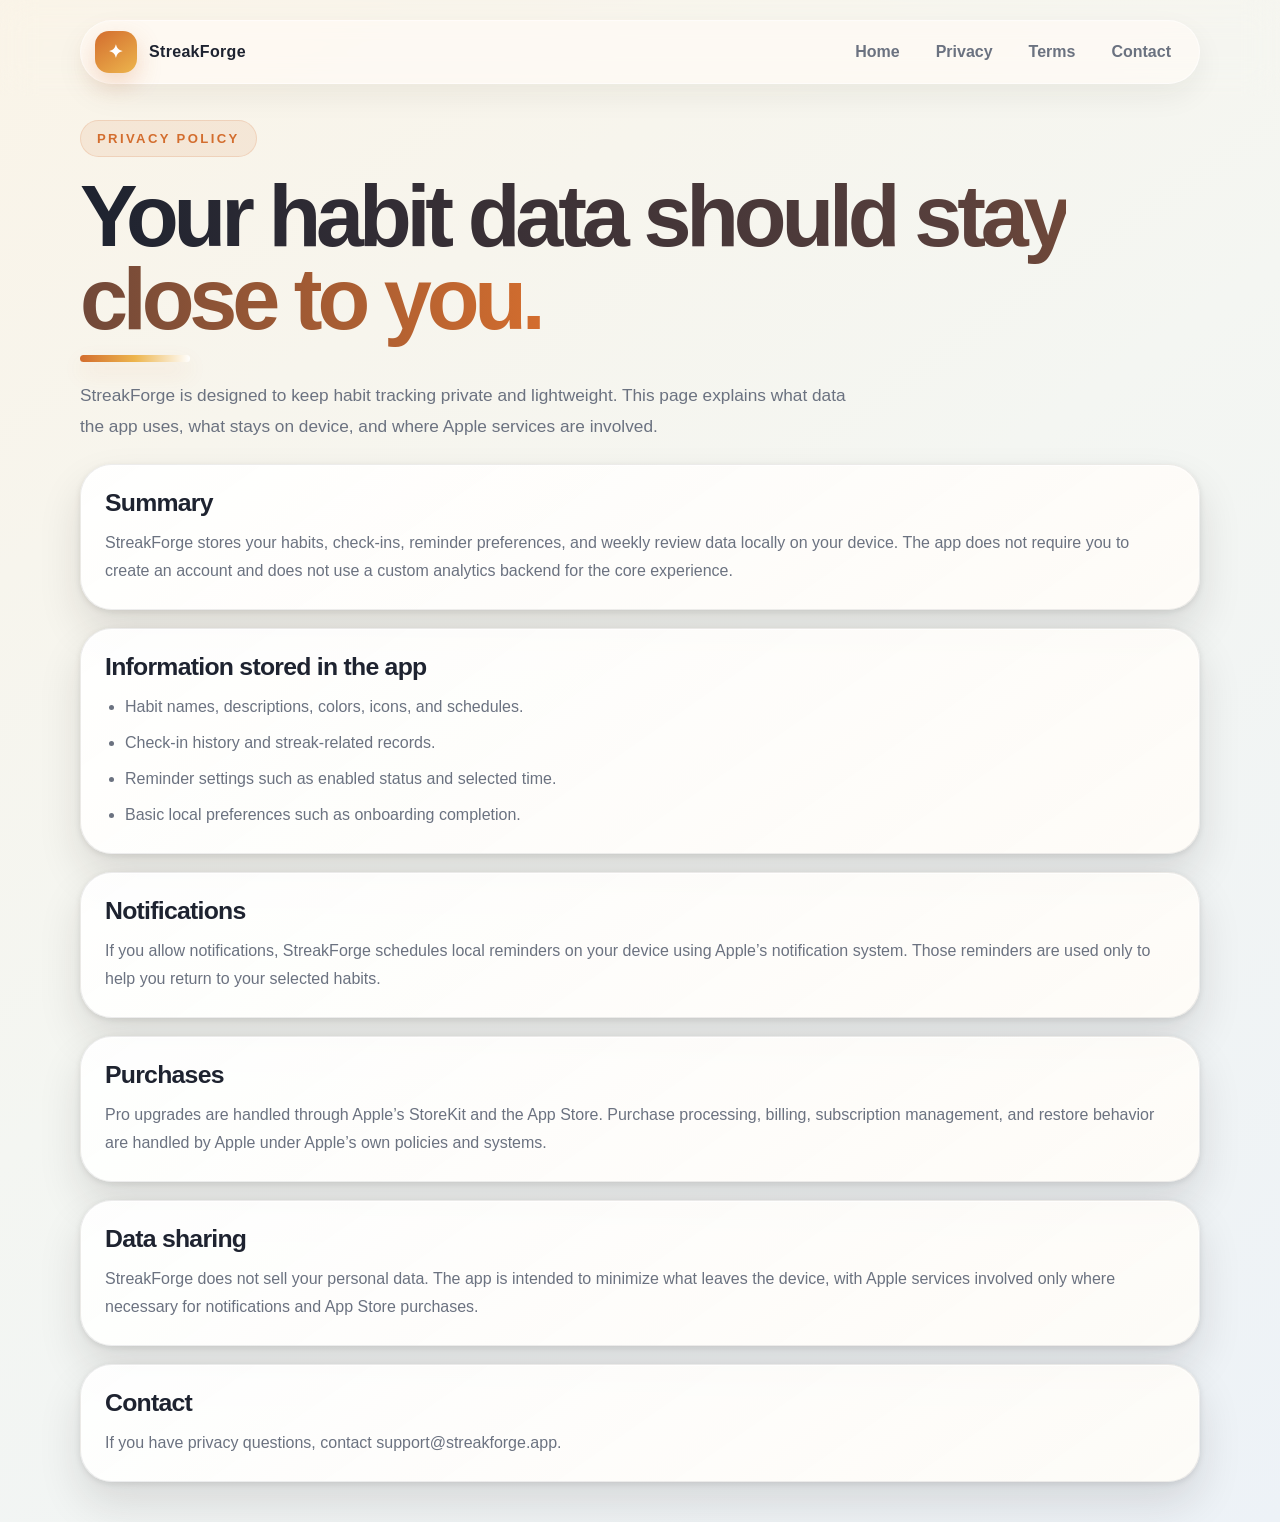
==== privacy.html @ b760695b "Add privacy policy page for StreakForge This file contains the privacy policy for StreakForge, detai" ====
<!DOCTYPE html>
<html lang="en">
  <head>
    <meta charset="utf-8" />
    <meta name="viewport" content="width=device-width, initial-scale=1" />
    <title>Privacy Policy | StreakForge</title>
    <meta
      name="description"
      content="Read the StreakForge privacy policy covering local habit data, reminders, StoreKit purchases, and support contact."
    />
    <link rel="stylesheet" href="styles.css" />
  </head>
  <body>
    <header class="topbar">
      <div class="site-shell">
        <div class="topbar-inner">
          <a class="brand" href="index.html" aria-label="StreakForge home">
            <span class="brand-mark">✦</span>
            <span>StreakForge</span>
          </a>
          <nav class="nav-links" aria-label="Primary">
            <a class="nav-link" href="index.html">Home</a>
            <a class="nav-link" href="privacy.html">Privacy</a>
            <a class="nav-link" href="terms.html">Terms</a>
            <a class="nav-link" href="contact.html">Contact</a>
          </nav>
        </div>
      </div>
    </header>

    <main>
      <section class="page-hero">
        <div class="site-shell">
          <span class="eyebrow">Privacy policy</span>
          <h1><span class="gradient-text">Your habit data should stay close to you.</span></h1>
          <div class="page-rule" aria-hidden="true"></div>
          <p>
            StreakForge is designed to keep habit tracking private and lightweight. This page
            explains what data the app uses, what stays on device, and where Apple services are
            involved.
          </p>
        </div>
      </section>

      <section class="policy-layout">
        <div class="site-shell policy-stack">
          <article class="glass-card policy-card">
            <h2>Summary</h2>
            <p>
              StreakForge stores your habits, check-ins, reminder preferences, and weekly review
              data locally on your device. The app does not require you to create an account and
              does not use a custom analytics backend for the core experience.
            </p>
          </article>

          <article class="glass-card policy-card">
            <h2>Information stored in the app</h2>
            <ul>
              <li>Habit names, descriptions, colors, icons, and schedules.</li>
              <li>Check-in history and streak-related records.</li>
              <li>Reminder settings such as enabled status and selected time.</li>
              <li>Basic local preferences such as onboarding completion.</li>
            </ul>
          </article>

          <article class="glass-card policy-card">
            <h2>Notifications</h2>
            <p>
              If you allow notifications, StreakForge schedules local reminders on your device
              using Apple’s notification system. Those reminders are used only to help you return
              to your selected habits.
            </p>
          </article>

          <article class="glass-card policy-card">
            <h2>Purchases</h2>
            <p>
              Pro upgrades are handled through Apple’s StoreKit and the App Store. Purchase
              processing, billing, subscription management, and restore behavior are handled by
              Apple under Apple’s own policies and systems.
            </p>
          </article>

          <article class="glass-card policy-card">
            <h2>Data sharing</h2>
            <p>
              StreakForge does not sell your personal data. The app is intended to minimize what
              leaves the device, with Apple services involved only where necessary for notifications
              and App Store purchases.
            </p>
          </article>

          <article class="glass-card policy-card">
            <h2>Contact</h2>
            <p>
              If you have privacy questions, contact
              <a href="mailto:support@streakforge.app">support@streakforge.app</a>.
            </p>
          </article>
        </div>
      </section>
    </main>
  </body>
</html>
---- styles.css ----
:root {
  --bg-top: #faf4e8;
  --bg-mid: #f4f6f2;
  --bg-bottom: #edf2f7;
  --surface: rgba(255, 252, 247, 0.88);
  --surface-strong: rgba(255, 255, 255, 0.92);
  --surface-muted: rgba(243, 239, 232, 0.92);
  --ink: #1e2330;
  --muted: #6b7280;
  --soft-ink: #8b91a0;
  --brand: #d36d2e;
  --brand-gold: #edb54d;
  --ocean: #6ea6f7;
  --meadow: #67c48c;
  --plum: #b48ae5;
  --border: rgba(27, 33, 48, 0.08);
  --highlight: rgba(255, 255, 255, 0.72);
  --shadow: rgba(35, 28, 21, 0.12);
  --shadow-deep: rgba(17, 18, 23, 0.1);
  --radius-xl: 32px;
  --radius-lg: 24px;
  --radius-md: 18px;
  --content-width: 1120px;
}

* {
  box-sizing: border-box;
}

html {
  scroll-behavior: smooth;
}

body {
  margin: 0;
  min-height: 100vh;
  font-family: "SF Pro Display", "SF Pro Text", "Helvetica Neue", Helvetica, Arial, sans-serif;
  color: var(--ink);
  background:
    radial-gradient(circle at 78% 14%, rgba(237, 181, 77, 0.22), transparent 0 23rem),
    radial-gradient(circle at 18% 82%, rgba(110, 166, 247, 0.18), transparent 0 18rem),
    radial-gradient(circle at 12% 18%, rgba(211, 109, 46, 0.1), transparent 0 14rem),
    linear-gradient(145deg, var(--bg-top), var(--bg-mid) 48%, var(--bg-bottom));
}

a {
  color: inherit;
  text-decoration: none;
}

img {
  max-width: 100%;
  display: block;
}

.site-shell {
  width: min(var(--content-width), calc(100% - 32px));
  margin: 0 auto;
}

.topbar {
  position: sticky;
  top: 0;
  z-index: 30;
  padding: 20px 0 12px;
  backdrop-filter: blur(16px);
}

.topbar-inner {
  display: flex;
  align-items: center;
  justify-content: space-between;
  gap: 16px;
  padding: 10px 14px;
  border-radius: 999px;
  background: rgba(255, 251, 246, 0.72);
  border: 1px solid rgba(255, 255, 255, 0.55);
  box-shadow: 0 12px 30px rgba(31, 26, 20, 0.06);
}

.brand {
  display: inline-flex;
  align-items: center;
  gap: 12px;
  font-weight: 800;
  letter-spacing: 0.02em;
}

.brand-mark {
  width: 42px;
  height: 42px;
  border-radius: 14px;
  display: grid;
  place-items: center;
  color: white;
  font-size: 1.1rem;
  background: linear-gradient(145deg, var(--brand), var(--brand-gold));
  box-shadow: 0 10px 24px rgba(211, 109, 46, 0.25);
}

.nav-links {
  display: flex;
  align-items: center;
  gap: 8px;
  flex-wrap: wrap;
  justify-content: flex-end;
}

.nav-link {
  padding: 10px 14px;
  border-radius: 999px;
  color: var(--muted);
  font-weight: 600;
}

.nav-link:hover {
  background: rgba(255, 255, 255, 0.55);
  color: var(--ink);
}

.hero {
  padding: 28px 0 32px;
}

.hero-grid {
  display: grid;
  grid-template-columns: minmax(0, 1.2fr) minmax(320px, 0.9fr);
  gap: 28px;
  align-items: stretch;
}

.eyebrow {
  display: inline-flex;
  align-items: center;
  gap: 8px;
  padding: 10px 16px;
  border-radius: 999px;
  font-size: 0.82rem;
  font-weight: 800;
  letter-spacing: 0.18em;
  text-transform: uppercase;
  color: var(--brand);
  background: rgba(211, 109, 46, 0.1);
  border: 1px solid rgba(211, 109, 46, 0.16);
}

.hero-copy h1,
.page-hero h1 {
  margin: 18px 0 14px;
  font-size: clamp(3rem, 7vw, 5.4rem);
  line-height: 0.96;
  letter-spacing: -0.06em;
  font-weight: 900;
}

.gradient-text {
  background: linear-gradient(90deg, var(--ink) 0%, #573f3c 60%, var(--brand) 100%);
  -webkit-background-clip: text;
  background-clip: text;
  color: transparent;
}

.hero-rule,
.page-rule {
  width: 110px;
  height: 7px;
  border-radius: 999px;
  background: linear-gradient(90deg, var(--brand), var(--brand-gold), rgba(255, 255, 255, 0.95));
  box-shadow: 0 10px 22px rgba(211, 109, 46, 0.14);
}

.lead {
  margin: 20px 0 0;
  font-size: clamp(1.2rem, 2vw, 1.85rem);
  line-height: 1.5;
  color: var(--muted);
  max-width: 18ch;
}

.hero-actions,
.cta-actions {
  display: flex;
  gap: 12px;
  flex-wrap: wrap;
  margin-top: 28px;
}

.button {
  display: inline-flex;
  align-items: center;
  justify-content: center;
  gap: 10px;
  min-height: 54px;
  padding: 0 22px;
  border-radius: 999px;
  font-weight: 700;
  font-size: 1rem;
  border: 1px solid transparent;
  transition: transform 0.18s ease, box-shadow 0.18s ease, background 0.18s ease;
}

.button:hover {
  transform: translateY(-1px);
}

.button-primary {
  color: #fff;
  background: linear-gradient(145deg, var(--brand), var(--brand-gold));
  box-shadow: 0 18px 36px rgba(211, 109, 46, 0.18);
}

.button-secondary {
  color: var(--ink);
  background: rgba(255, 255, 255, 0.78);
  border-color: rgba(30, 35, 48, 0.08);
  box-shadow: 0 10px 24px rgba(20, 22, 28, 0.06);
}

.glass-card {
  position: relative;
  overflow: hidden;
  padding: 24px;
  border-radius: var(--radius-xl);
  background:
    radial-gradient(circle at top right, rgba(237, 181, 77, 0.13), transparent 0 9rem),
    linear-gradient(145deg, var(--surface-strong), var(--surface));
  border: 1px solid var(--border);
  box-shadow:
    0 22px 44px var(--shadow),
    0 2px 6px var(--shadow-deep);
}

.glass-card::before {
  content: "";
  position: absolute;
  inset: 0;
  border-radius: inherit;
  border: 1px solid var(--highlight);
  pointer-events: none;
  mask: linear-gradient(to bottom, rgba(255,255,255,1), rgba(255,255,255,0.15));
}

.hero-panel {
  display: flex;
  flex-direction: column;
  justify-content: space-between;
  min-height: 100%;
}

.hero-panel-grid {
  display: grid;
  gap: 14px;
  grid-template-columns: repeat(2, minmax(0, 1fr));
  margin-top: 18px;
}

.metric-card {
  padding: 18px;
  border-radius: 22px;
  background: rgba(255, 255, 255, 0.62);
  border: 1px solid rgba(30, 35, 48, 0.08);
}

.metric-card small {
  display: block;
  margin-bottom: 8px;
  font-size: 0.82rem;
  letter-spacing: 0.1em;
  text-transform: uppercase;
  color: var(--soft-ink);
  font-weight: 800;
}

.metric-card strong {
  display: block;
  font-size: 2rem;
  line-height: 1;
  margin-bottom: 6px;
}

.metric-card span {
  color: var(--muted);
  font-size: 0.98rem;
  line-height: 1.45;
}

.features {
  padding: 12px 0 0;
}

.section-heading {
  margin-bottom: 18px;
}

.section-heading h2 {
  margin: 12px 0 10px;
  font-size: clamp(2rem, 4vw, 3rem);
  letter-spacing: -0.04em;
}

.section-heading p {
  margin: 0;
  max-width: 44rem;
  color: var(--muted);
  font-size: 1.08rem;
  line-height: 1.7;
}

.feature-grid,
.footer-grid,
.support-grid {
  display: grid;
  gap: 18px;
}

.feature-grid {
  grid-template-columns: repeat(3, minmax(0, 1fr));
}

.feature-card h3,
.footer-card h3,
.support-card h3 {
  margin: 14px 0 10px;
  font-size: 1.45rem;
  letter-spacing: -0.03em;
}

.feature-card p,
.footer-card p,
.support-card p,
.policy-card p,
.policy-card li {
  margin: 0;
  color: var(--muted);
  line-height: 1.75;
}

.feature-icon {
  width: 56px;
  height: 56px;
  border-radius: 18px;
  display: grid;
  place-items: center;
  font-size: 1.35rem;
  color: white;
  box-shadow: 0 14px 30px rgba(30, 35, 48, 0.09);
}

.feature-icon.ember { background: linear-gradient(145deg, var(--brand), var(--brand-gold)); }
.feature-icon.ocean { background: linear-gradient(145deg, var(--ocean), #93c5fd); }
.feature-icon.meadow { background: linear-gradient(145deg, var(--meadow), #a7f3d0); }
.feature-icon.plum { background: linear-gradient(145deg, var(--plum), #d8b4fe); }

.cta-band {
  padding: 48px 0 0;
}

.cta-card {
  display: grid;
  gap: 20px;
  align-items: center;
  grid-template-columns: 1.15fr 0.85fr;
}

.cta-card h2 {
  margin: 14px 0 10px;
  font-size: clamp(2rem, 4vw, 3.2rem);
  letter-spacing: -0.04em;
}

.cta-card p {
  margin: 0;
  color: var(--muted);
  line-height: 1.75;
}

.page-hero {
  padding: 24px 0 8px;
}

.page-hero p {
  margin: 18px 0 0;
  max-width: 48rem;
  color: var(--muted);
  font-size: 1.08rem;
  line-height: 1.8;
}

.policy-layout,
.support-layout {
  padding: 14px 0 40px;
}

.policy-stack,
.support-stack {
  display: grid;
  gap: 18px;
}

.policy-card h2 {
  margin: 0 0 12px;
  font-size: 1.55rem;
  letter-spacing: -0.03em;
}

.policy-card ul {
  margin: 0;
  padding-left: 20px;
}

.policy-card li + li {
  margin-top: 8px;
}

.support-grid {
  grid-template-columns: repeat(2, minmax(0, 1fr));
}

.support-card .button {
  margin-top: 18px;
}

.site-footer {
  padding: 22px 0 40px;
}

.footer-grid {
  grid-template-columns: 1.15fr 0.85fr;
}

.footer-links {
  display: flex;
  gap: 10px;
  flex-wrap: wrap;
  margin-top: 14px;
}

.footer-links a {
  padding: 10px 14px;
  border-radius: 999px;
  background: rgba(255, 255, 255, 0.62);
  color: var(--muted);
  border: 1px solid rgba(30, 35, 48, 0.07);
  font-weight: 600;
}

.footer-links a:hover {
  color: var(--ink);
}

.microcopy {
  color: var(--soft-ink);
  font-size: 0.94rem;
}

.divider {
  height: 1px;
  margin: 28px 0;
  background: linear-gradient(90deg, transparent, rgba(30, 35, 48, 0.12), transparent);
}

@media (max-width: 980px) {
  .hero-grid,
  .cta-card,
  .footer-grid,
  .support-grid,
  .feature-grid {
    grid-template-columns: 1fr;
  }

  .hero-copy h1,
  .page-hero h1 {
    max-width: 12ch;
  }
}

@media (max-width: 720px) {
  .site-shell {
    width: min(var(--content-width), calc(100% - 20px));
  }

  .topbar {
    padding: 12px 0 10px;
  }

  .topbar-inner {
    border-radius: 26px;
    align-items: flex-start;
    flex-direction: column;
  }

  .nav-links {
    width: 100%;
    justify-content: flex-start;
  }

  .hero,
  .page-hero,
  .policy-layout,
  .support-layout {
    padding-top: 12px;
  }

  .glass-card {
    padding: 20px;
    border-radius: 24px;
  }

  .hero-panel-grid {
    grid-template-columns: 1fr;
  }

  .button {
    width: 100%;
  }

  .hero-actions,
  .cta-actions {
    flex-direction: column;
  }
}
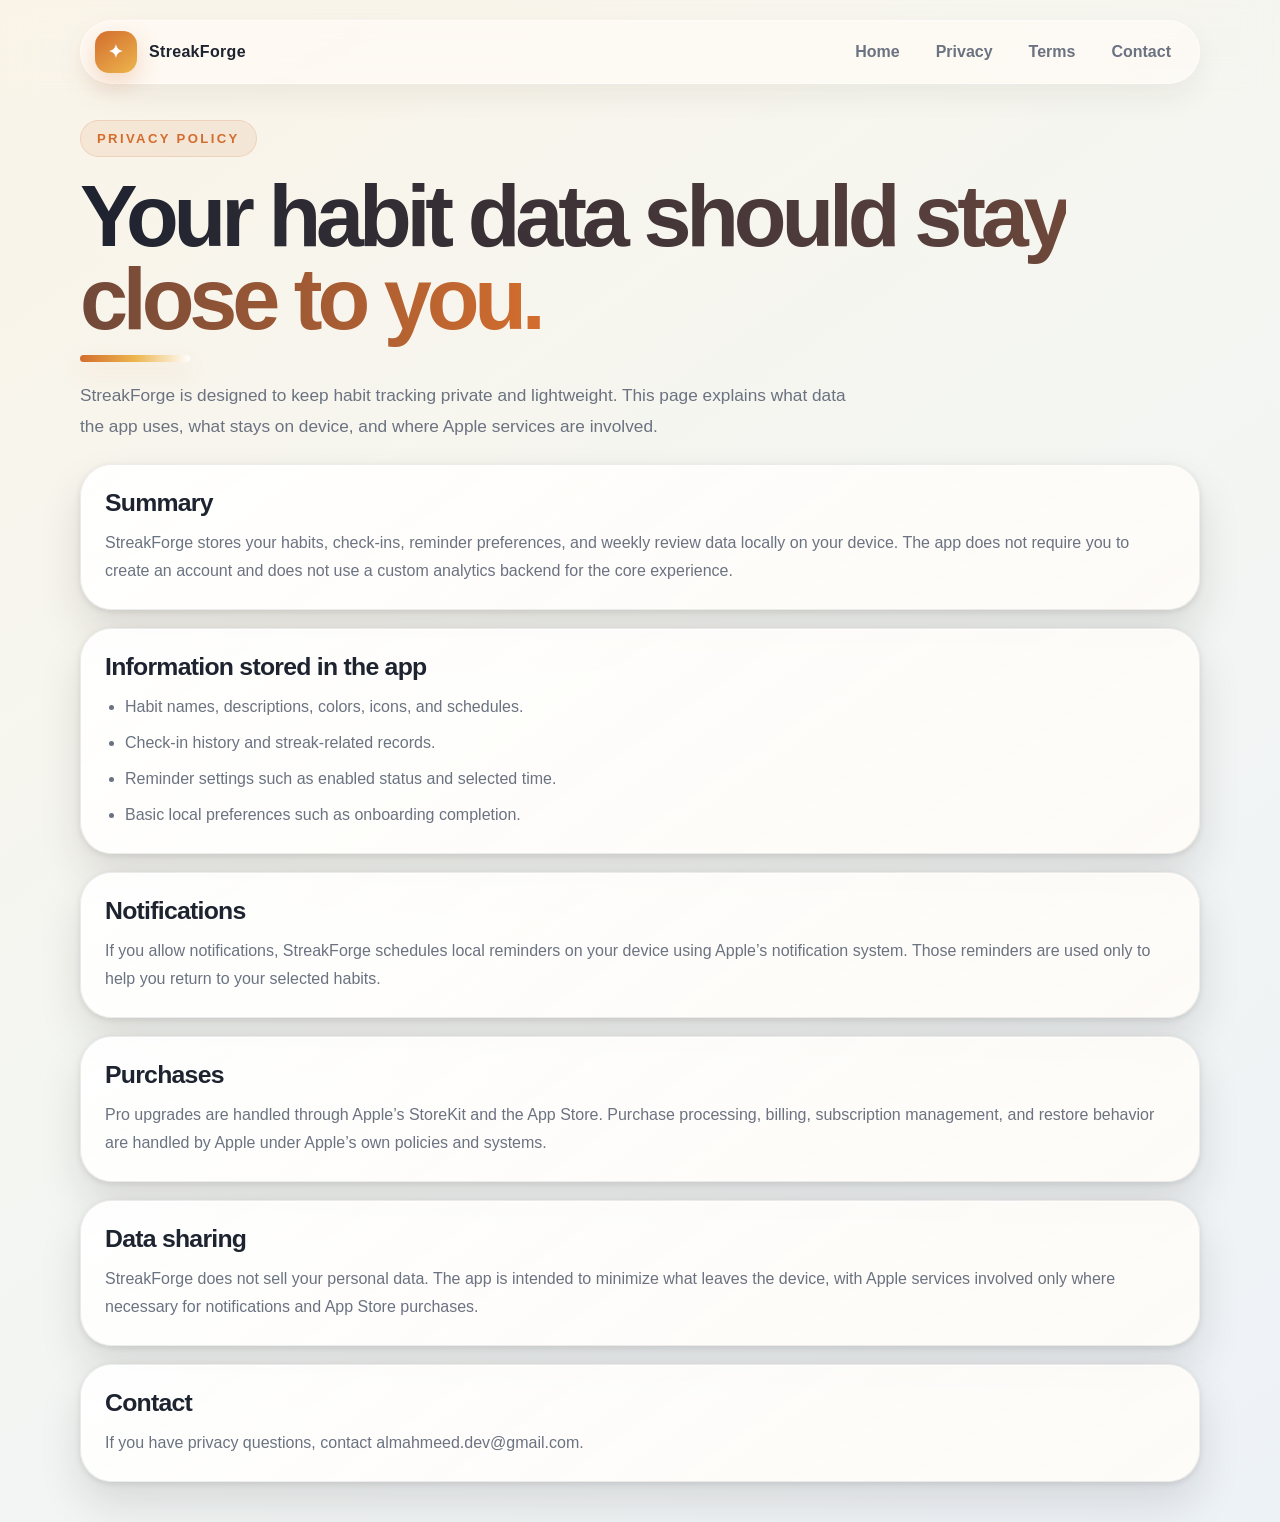
==== commit 999a1bce: "Update contact email in privacy.html" ====
--- a/privacy.html
+++ b/privacy.html
@@ -94,7 +94,7 @@
             <h2>Contact</h2>
             <p>
               If you have privacy questions, contact
-              <a href="mailto:support@streakforge.app">support@streakforge.app</a>.
+              <a href="mailto:support@streakforge.app">almahmeed.dev@gmail.com</a>.
             </p>
           </article>
         </div>
